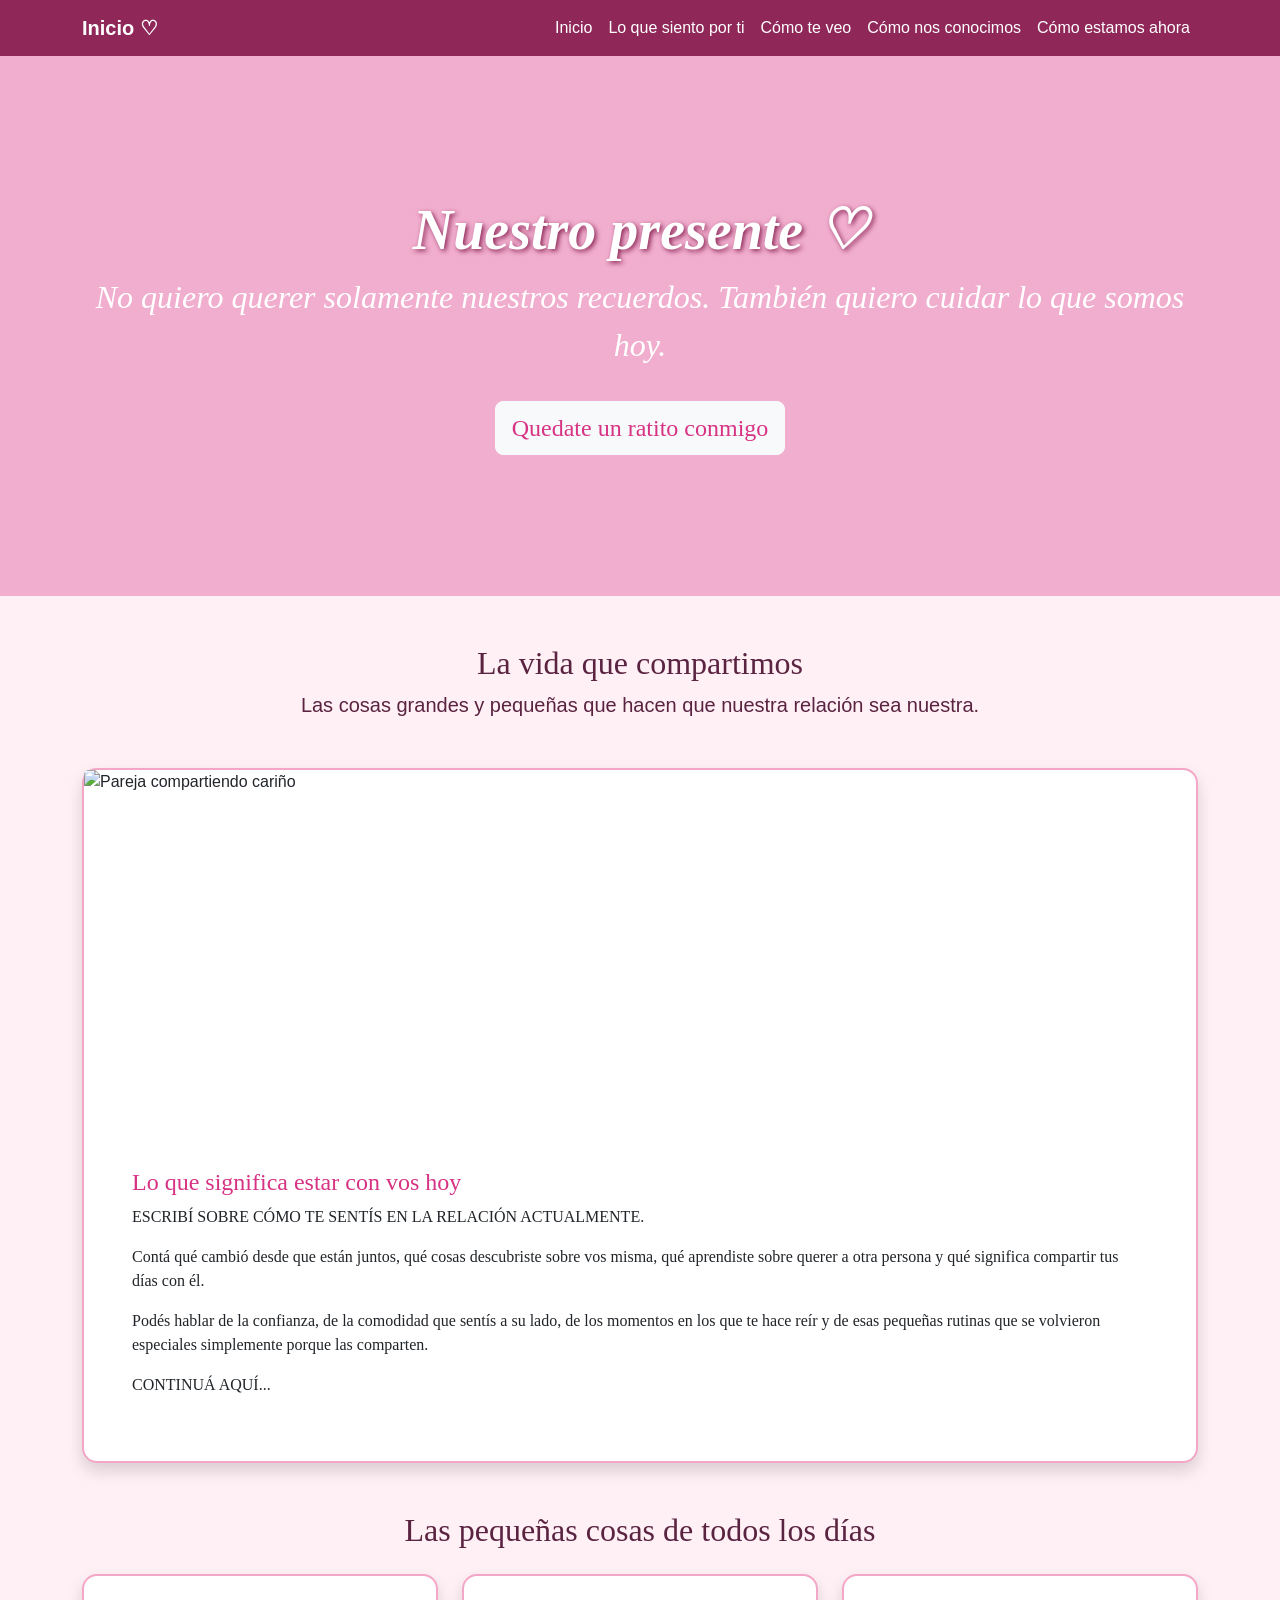
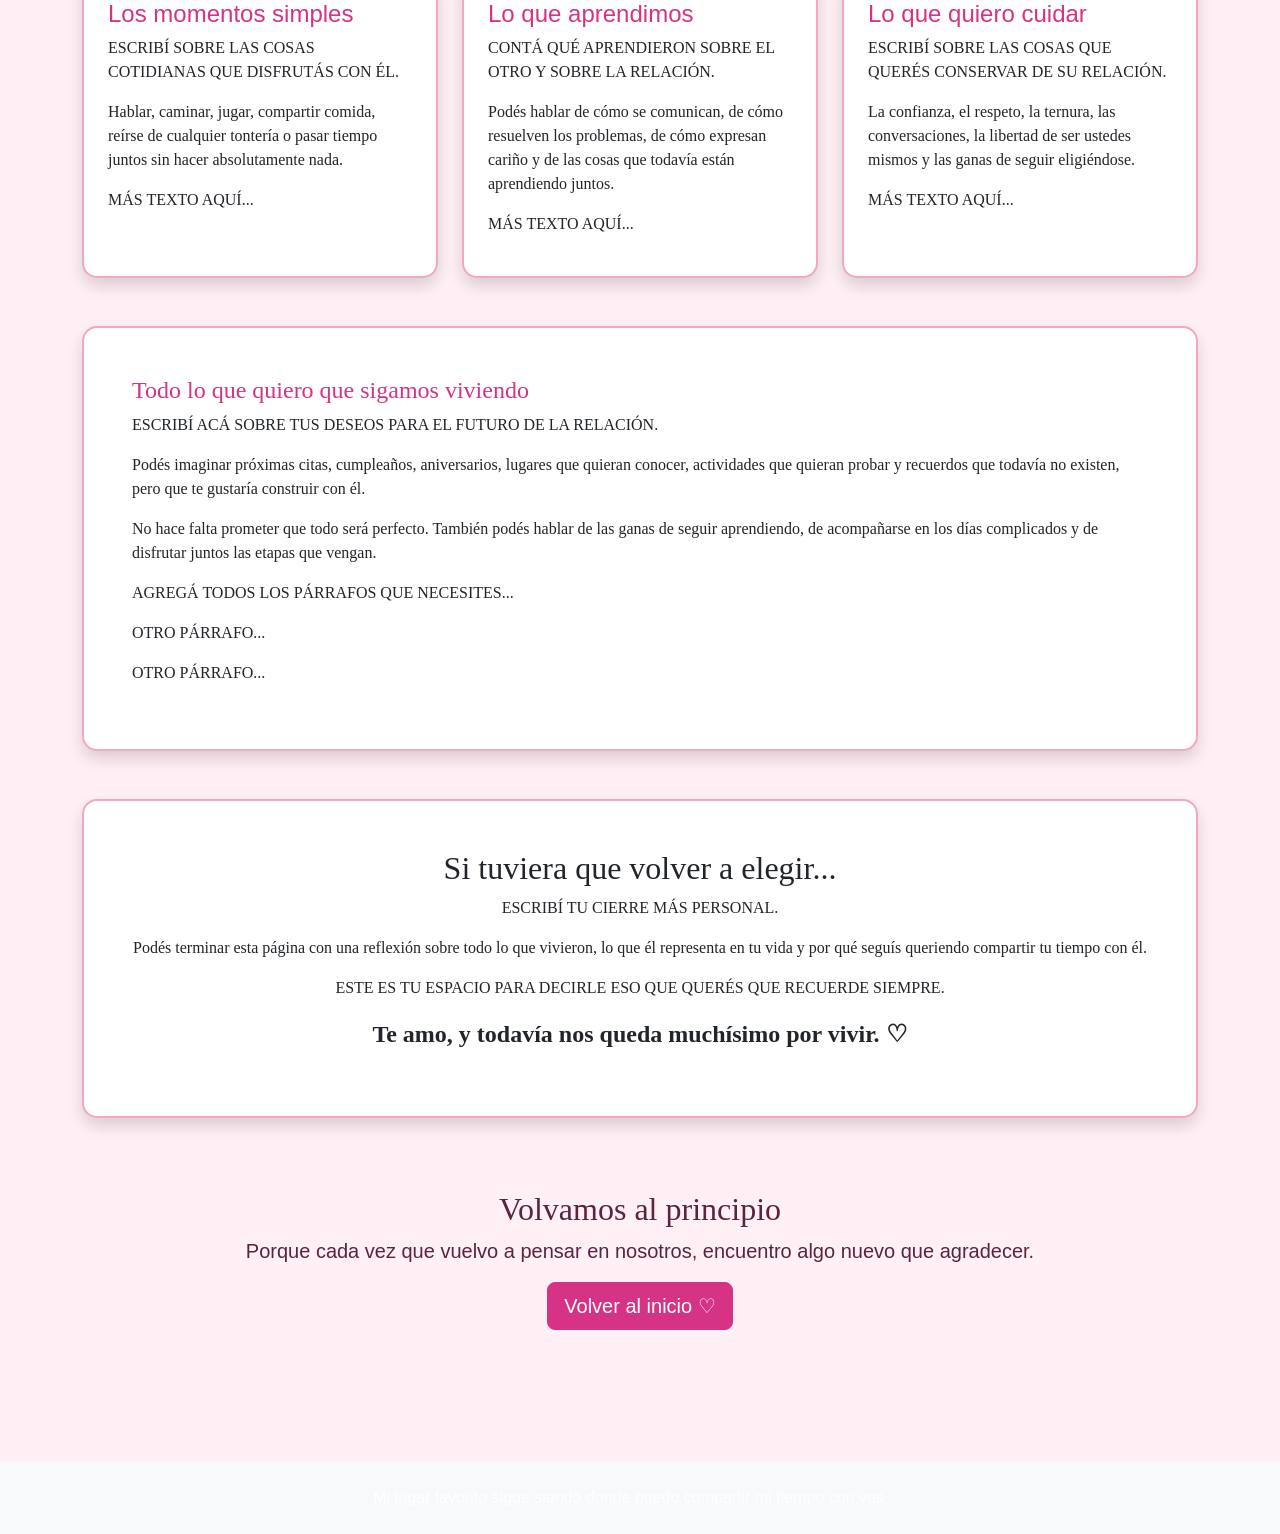
==== Nuevo/ejemplos.html @ bb8731b8 "Add files via upload" ====
<!DOCTYPE html>
<html lang="es">
<head>
    <meta charset="UTF-8">
    <meta name="viewport" content="width=device-width, initial-scale=1.0">
    <title>Cómo estamos ahora</title>

    <link href="https://cdn.jsdelivr.net/npm/bootstrap@5.3.3/dist/css/bootstrap.min.css" rel="stylesheet">
    <link rel="stylesheet" href="Estilo.css">
</head>
<body>

<nav class="navbar navbar-expand-lg navbar-dark">
    <div class="container">
        <a class="navbar-brand fw-bold" href="index.html">Inicio ♡</a>
        <button class="navbar-toggler" type="button" data-bs-toggle="collapse" data-bs-target="#menu">
            <span class="navbar-toggler-icon"></span>
        </button>

        <div class="collapse navbar-collapse" id="menu">
            <ul class="navbar-nav ms-auto">
                <li class="nav-item"><a class="nav-link" href="index.html">Inicio</a></li>
                <li class="nav-item"><a class="nav-link" href="conceptos.html">Lo que siento por ti</a></li>
                <li class="nav-item"><a class="nav-link" href="consultas.html">Cómo te veo</a></li>
                <li class="nav-item"><a class="nav-link" href="tablas.html">Cómo nos conocimos</a></li>
                <li class="nav-item"><a class="nav-link active" href="ejemplos.html">Cómo estamos ahora</a></li>
            </ul>
        </div>
    </div>
</nav>

<header class="hero text-center text-white">
    <div class="container">
        <h1 class="display-3 fw-bold">Nuestro presente ♡</h1>
        <p class="lead">No quiero querer solamente nuestros recuerdos. También quiero cuidar lo que somos hoy.</p>
        <a href="#presente" class="btn btn-light btn-lg mt-3">Quedate un ratito conmigo</a>
    </div>
</header>

<section class="container py-5" id="presente">

    <div class="text-center mb-5">
        <h2>La vida que compartimos</h2>
        <p class="lead">Las cosas grandes y pequeñas que hacen que nuestra relación sea nuestra.</p>
    </div>

    <div class="card shadow mb-5">
        <img src="https://images.unsplash.com/photo-1516589178581-6cd7833ae3b2?auto=format&fit=crop&w=1400&q=85"
             class="card-img-top" alt="Pareja compartiendo cariño"
             style="height:350px; object-fit:cover;">

        <div class="card-body p-4 p-md-5">
            <h3>Lo que significa estar con vos hoy</h3>
            <p>ESCRIBÍ SOBRE CÓMO TE SENTÍS EN LA RELACIÓN ACTUALMENTE.</p>
            <p>Contá qué cambió desde que están juntos, qué cosas descubriste sobre vos misma, qué aprendiste sobre querer a otra persona y qué significa compartir tus días con él.</p>
            <p>Podés hablar de la confianza, de la comodidad que sentís a su lado, de los momentos en los que te hace reír y de esas pequeñas rutinas que se volvieron especiales simplemente porque las comparten.</p>
            <p>CONTINUÁ AQUÍ...</p>
        </div>
    </div>

    <h2 class="text-center mb-4">Las pequeñas cosas de todos los días</h2>

    <div class="row g-4">

        <div class="col-md-4">
            <div class="card shadow h-100">
                <div class="card-body p-4">
                    <h4>Los momentos simples</h4>
                    <p>ESCRIBÍ SOBRE LAS COSAS COTIDIANAS QUE DISFRUTÁS CON ÉL.</p>
                    <p>Hablar, caminar, jugar, compartir comida, reírse de cualquier tontería o pasar tiempo juntos sin hacer absolutamente nada.</p>
                    <p>MÁS TEXTO AQUÍ...</p>
                </div>
            </div>
        </div>

        <div class="col-md-4">
            <div class="card shadow h-100">
                <div class="card-body p-4">
                    <h4>Lo que aprendimos</h4>
                    <p>CONTÁ QUÉ APRENDIERON SOBRE EL OTRO Y SOBRE LA RELACIÓN.</p>
                    <p>Podés hablar de cómo se comunican, de cómo resuelven los problemas, de cómo expresan cariño y de las cosas que todavía están aprendiendo juntos.</p>
                    <p>MÁS TEXTO AQUÍ...</p>
                </div>
            </div>
        </div>

        <div class="col-md-4">
            <div class="card shadow h-100">
                <div class="card-body p-4">
                    <h4>Lo que quiero cuidar</h4>
                    <p>ESCRIBÍ SOBRE LAS COSAS QUE QUERÉS CONSERVAR DE SU RELACIÓN.</p>
                    <p>La confianza, el respeto, la ternura, las conversaciones, la libertad de ser ustedes mismos y las ganas de seguir eligiéndose.</p>
                    <p>MÁS TEXTO AQUÍ...</p>
                </div>
            </div>
        </div>

    </div>

    <div class="card shadow my-5">
        <div class="card-body p-4 p-md-5">
            <h3>Todo lo que quiero que sigamos viviendo</h3>
            <p>ESCRIBÍ ACÁ SOBRE TUS DESEOS PARA EL FUTURO DE LA RELACIÓN.</p>
            <p>Podés imaginar próximas citas, cumpleaños, aniversarios, lugares que quieran conocer, actividades que quieran probar y recuerdos que todavía no existen, pero que te gustaría construir con él.</p>
            <p>No hace falta prometer que todo será perfecto. También podés hablar de las ganas de seguir aprendiendo, de acompañarse en los días complicados y de disfrutar juntos las etapas que vengan.</p>
            <p>AGREGÁ TODOS LOS PÁRRAFOS QUE NECESITES...</p>
            <p>OTRO PÁRRAFO...</p>
            <p>OTRO PÁRRAFO...</p>
        </div>
    </div>

    <div class="card shadow my-5">
        <div class="card-body p-4 p-md-5 text-center">
            <h2>Si tuviera que volver a elegir...</h2>
            <p class="lead">ESCRIBÍ TU CIERRE MÁS PERSONAL.</p>
            <p>Podés terminar esta página con una reflexión sobre todo lo que vivieron, lo que él representa en tu vida y por qué seguís queriendo compartir tu tiempo con él.</p>
            <p>ESTE ES TU ESPACIO PARA DECIRLE ESO QUE QUERÉS QUE RECUERDE SIEMPRE.</p>
            <p class="fs-4 fw-bold">Te amo, y todavía nos queda muchísimo por vivir. ♡</p>
        </div>
    </div>

    <div class="text-center py-4">
        <h2>Volvamos al principio</h2>
        <p class="lead">Porque cada vez que vuelvo a pensar en nosotros, encuentro algo nuevo que agradecer.</p>
        <a href="index.html" class="btn btn-primary btn-lg">Volver al inicio ♡</a>
    </div>

</section>

<footer class="bg-light text-center p-4">
    <p class="mb-0">Mi lugar favorito sigue siendo donde puedo compartir mi tiempo con vos. ♡</p>
</footer>

<script src="https://cdn.jsdelivr.net/npm/bootstrap@5.3.3/dist/js/bootstrap.bundle.min.js"></script>
</body>
</html>
---- Nuevo/Estilo.css ----
body {
    background-color: #fff0f6;
    font-family: Arial, sans-serif;
    color: #5a2340;
}

.navbar {
    background-color: #8f2859;
}

.navbar-brand {
    color: white;
}

.nav-link {
    color: white;
}

.nav-link:hover,
.nav-link.active {
    color: #ffd6e8;
}

h2 {
    font-family: 'Georgia';
}

.hero {
    background-image: linear-gradient(
        rgba(214, 51, 132, 0.35),
        rgba(214, 51, 132, 0.35)
    ), url("https://www.koppert.com.ar/content/_processed_/9/2/csm_Lily_8f94f745e1.jpg");

    background-size: cover;
    background-position: center;
    background-repeat: no-repeat;

    padding: 120px 20px;
    min-height: 540px;

    display: flex;
    align-items: center;
    justify-content: center;
}

.hero h1 {
    text-shadow: 2px 2px 5px #8a2454;
}

.hero h1 {
  font-family: 'Brush Script MT';
  font-style: italic;
  font-weight: 900;
  font-size: 3.5rem;
}

.hero p {
  font-family: 'Brush Script MT';
  font-style: italic;
  font-weight: 150;
  font-size: 2.0rem;
}

.hero a {
  font-family: 'Times New Roman';
  font-weight: 100;
  font-size: 1.5rem;
}

.col-md-4 p {
  font-family: 'Times New Roman';
  font-weight: 26;
  font-size: 1.0rem;
}

.col-md-4 h5 {
  font-family: 'Georgia';
  font-weight: 26;
  font-size: 1.5rem;
}

.col-md-6 p {
  font-family: 'Times New Roman';
  font-weight: 26;
  font-size: 1.0rem;
}

.col-md-6 h4 {
  font-family: 'Georgia';
  font-weight: 26;
  font-size: 1.5rem;
}

.card-body p {
  font-family: 'Times New Roman';
  font-weight: 26;
  font-size: 1.0rem;
}

.card-body h3 {
  font-family: 'Georgia';
  font-weight: 26;
  font-size: 1.5rem;
}

.badge-mb-3 {
 background-color: #8f2859;
}

.btn-primary {
    background-color: #d63384;
    border-color: #d63384;
}

.btn-primary:hover {
    background-color: #b5256b;
    border-color: #b5256b;
}

.btn-success {
    background-color: #e64980;
    border-color: #e64980;
}

.btn-success:hover {
    background-color: #c93669;
    border-color: #c93669;
}

.btn-light {
    color: #d63384;
}

.card {
    background-color: #ffffff;
    border: 2px solid #f3a6c5;
    border-radius: 15px;
    transition: 0.3s;
}

.card:hover {
    transform: translateY(-8px);
    box-shadow: 0 8px 20px rgba(214, 51, 132, 0.25);
}

.card-title,
.card h3,
.card h4,
.card h5 {
    color: #d63384;
}

.info-box {
    background-color: #ffffff;
    border-left: 6px solid #d63384;
    padding: 30px;
    border-radius: 15px;
    box-shadow: 0 4px 15px rgba(214, 51, 132, 0.15);
    height: 100%;
}

.info-box h3 {
    color: #d63384;
}

.table {
    background-color: white;
}

.table-dark {
    background-color: #d63384;
}

.table-striped > tbody > tr:nth-of-type(odd) > * {
    background-color: #fff0f6;
}

.table-hover > tbody > tr:hover > * {
    background-color: #ffd6e8;
}

pre {
    background-color: #3d1f2e;
    color: #ff9fca;
    padding: 20px;
    border-radius: 10px;
    overflow-x: auto;
}

code {
    color: #ff9fca;
    font-family: Consolas, monospace;
}

.form-control,
.form-select {
    border: 2px solid #f3a6c5;
}

.form-control:focus,
.form-select:focus {
    border-color: #d63384;
    box-shadow: 0 0 0 0.2rem rgba(214, 51, 132, 0.2);
}

.alert-info {
    background-color: #ffe0ed;
    border-color: #f3a6c5;
    color: #7a2850;
}

.badge.bg-primary {
    background-color: #d63384;
}

.badge.bg-success {
    background-color: #e64980;
}

footer {
    background-color: #8f2859;
    margin-top: 60px;
}

footer p {
    color: white;
}

.entidad {
    border-color: #d63384;
    background-color: #fff0f6;
}

.entidad h4 {
    background-color: #d63384;
}

.relacion {
    background-color: #ffe0ed;
    border-color: #e64980;
}

.linea {
    background-color: #d63384;
}

.explicacion {
    border-left-color: #d63384;
    background-color: white;
}

.explicacion h4 {
    color: #d63384;
}
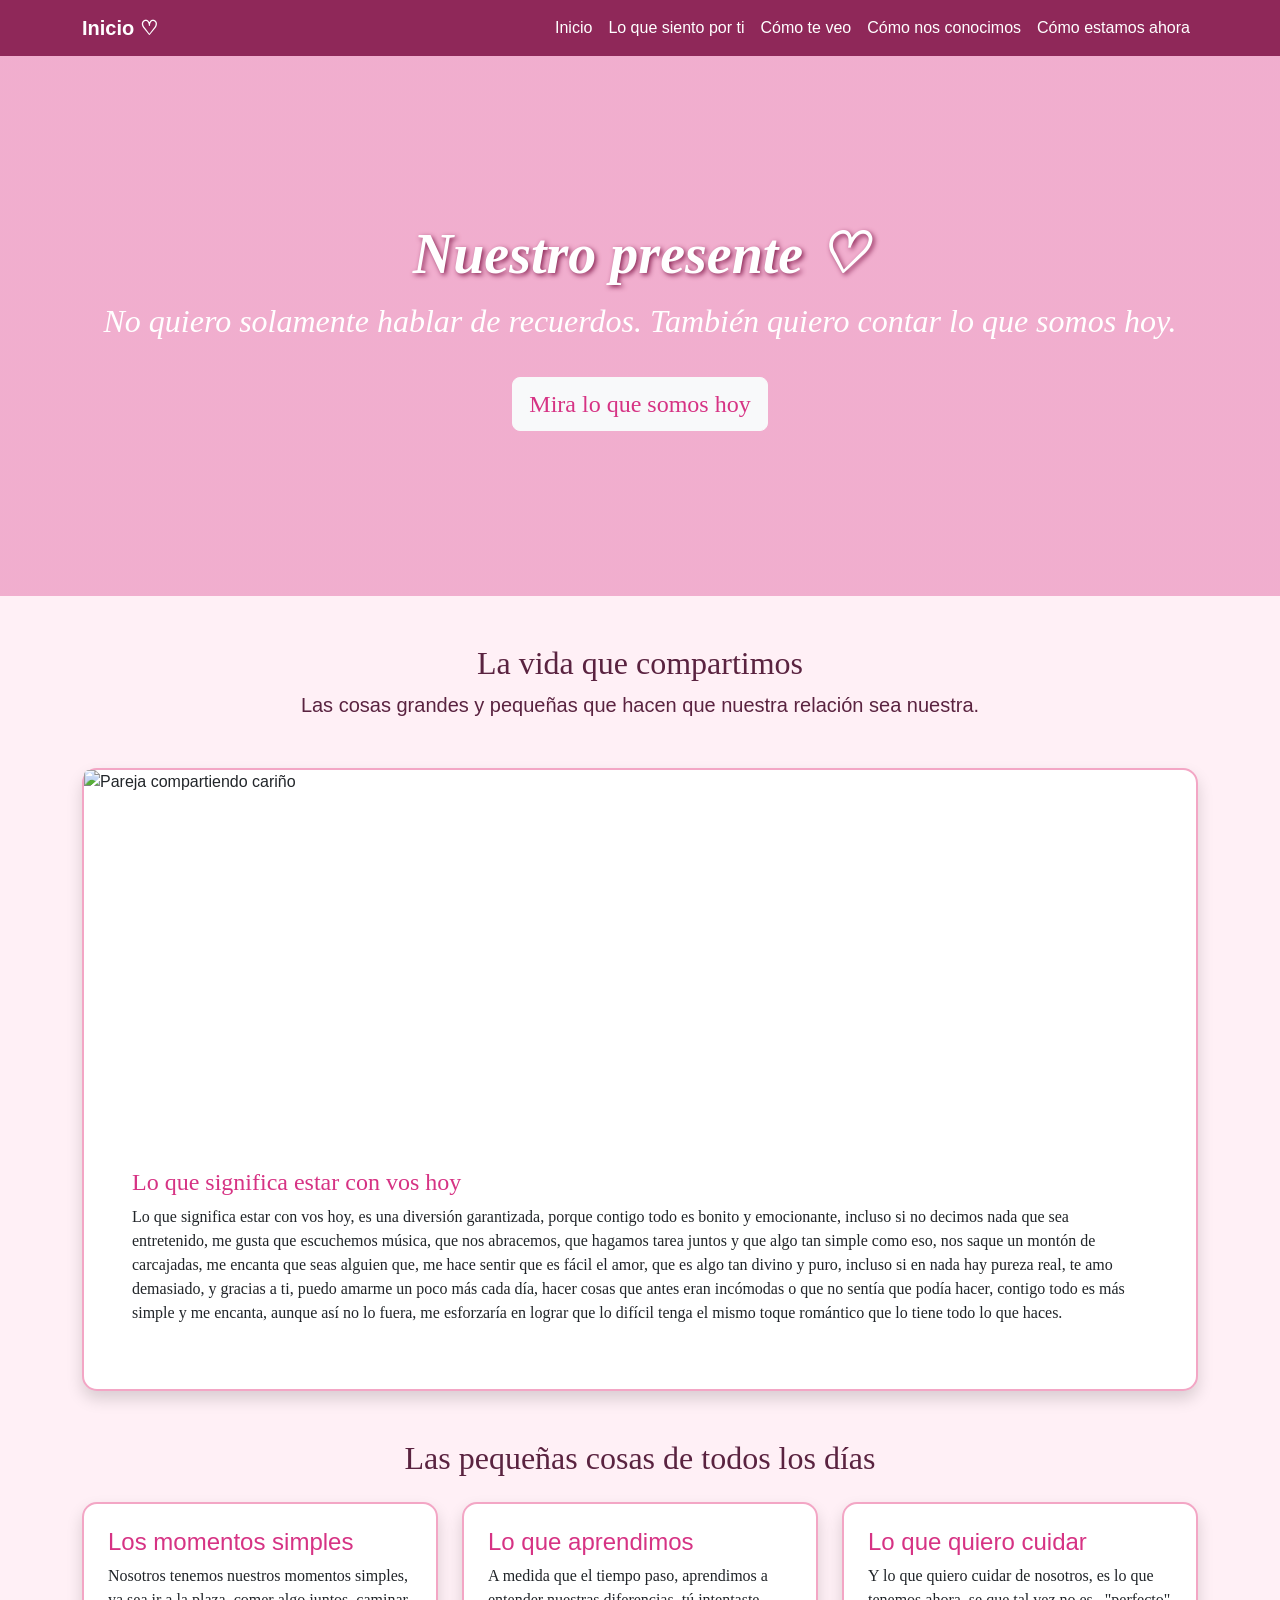
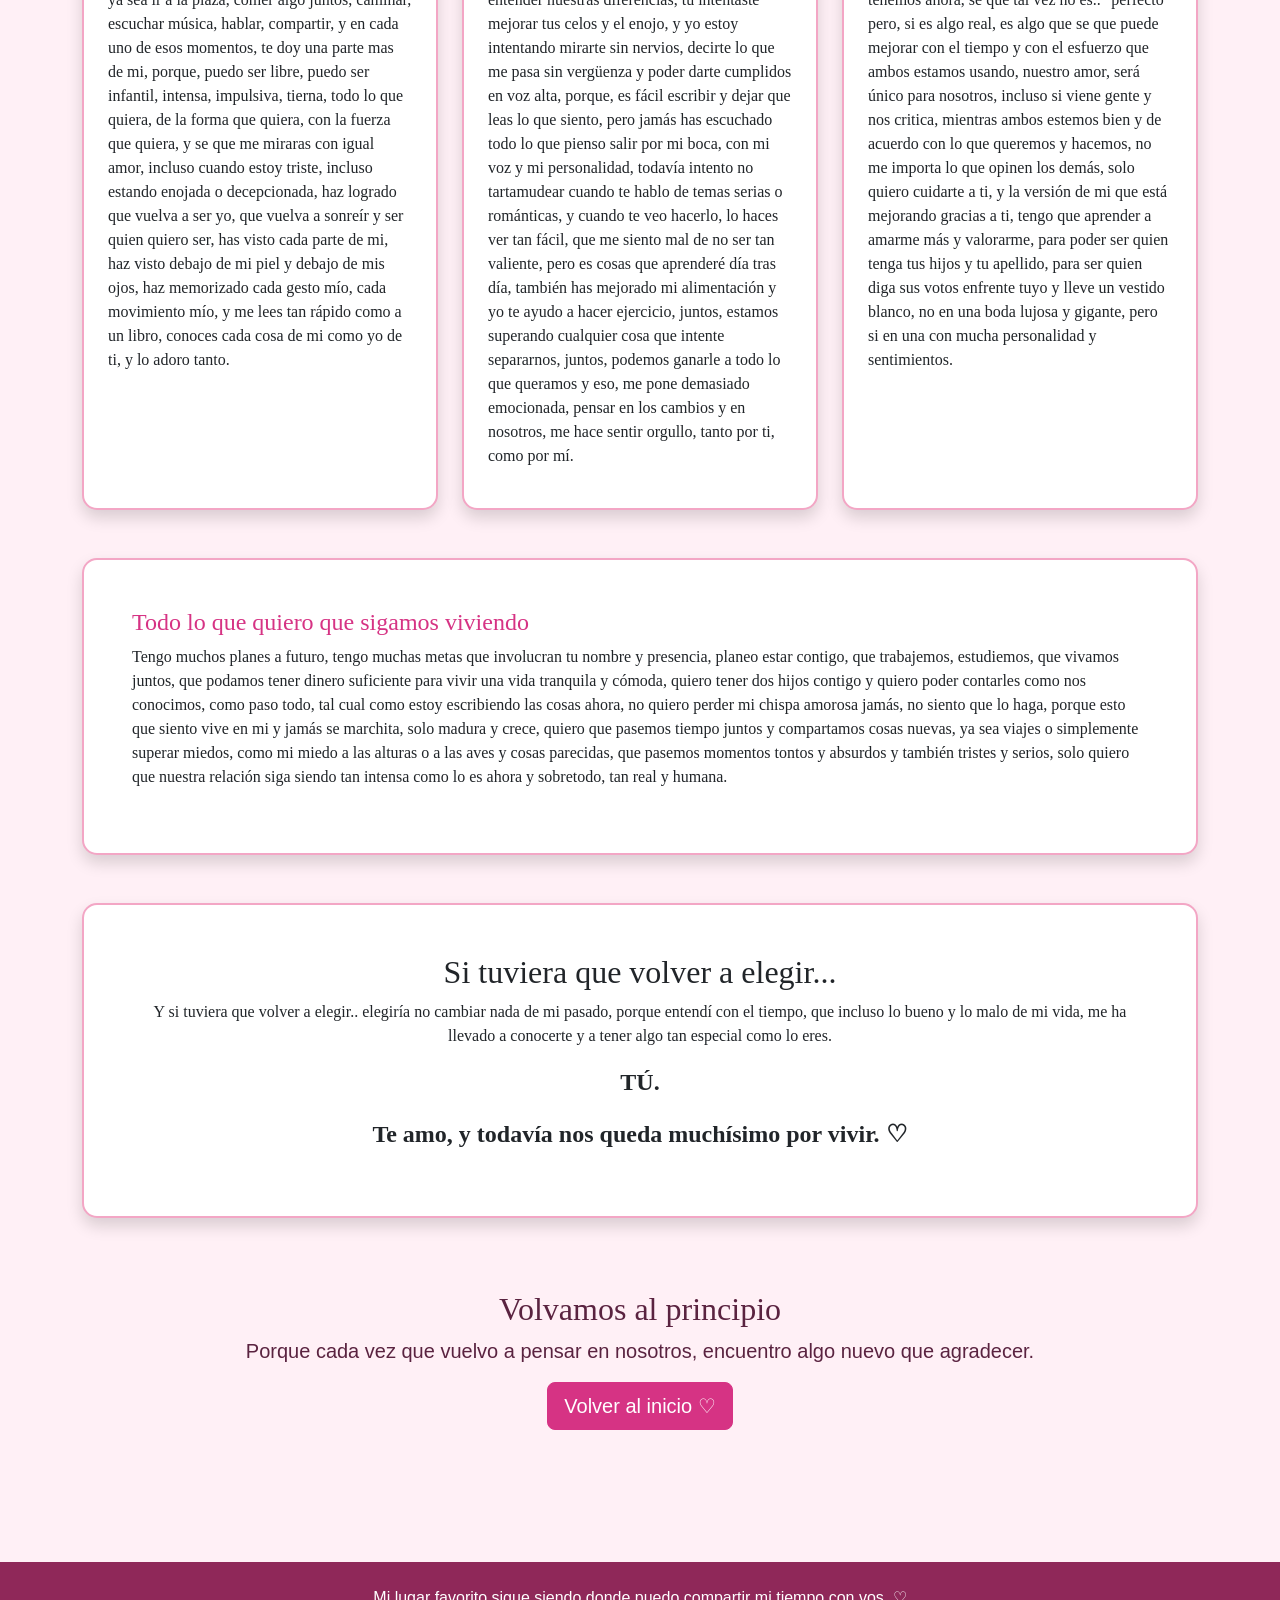
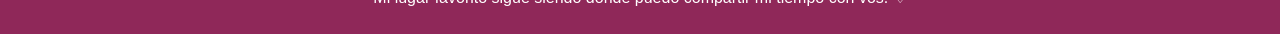
==== commit a80bd3ed: "Add files via upload" ====
--- a/Nuevo/ejemplos.html
+++ b/Nuevo/ejemplos.html
@@ -32,8 +32,8 @@
 <header class="hero text-center text-white">
     <div class="container">
         <h1 class="display-3 fw-bold">Nuestro presente ♡</h1>
-        <p class="lead">No quiero querer solamente nuestros recuerdos. También quiero cuidar lo que somos hoy.</p>
-        <a href="#presente" class="btn btn-light btn-lg mt-3">Quedate un ratito conmigo</a>
+        <p class="lead">No quiero solamente hablar de recuerdos. También quiero contar lo que somos hoy.</p>
+        <a href="#presente" class="btn btn-light btn-lg mt-3">Mira lo que somos hoy</a>
     </div>
 </header>
 
@@ -45,16 +45,13 @@
     </div>
 
     <div class="card shadow mb-5">
-        <img src="https://images.unsplash.com/photo-1516589178581-6cd7833ae3b2?auto=format&fit=crop&w=1400&q=85"
+        <img src="https://encrypted-tbn0.gstatic.com/images?q=tbn:ANd9GcSUGmYT6KZpicIEfdYmHAoL38ct_TCtuMt0RSTQaqlNlw&s"
              class="card-img-top" alt="Pareja compartiendo cariño"
              style="height:350px; object-fit:cover;">
 
         <div class="card-body p-4 p-md-5">
             <h3>Lo que significa estar con vos hoy</h3>
-            <p>ESCRIBÍ SOBRE CÓMO TE SENTÍS EN LA RELACIÓN ACTUALMENTE.</p>
-            <p>Contá qué cambió desde que están juntos, qué cosas descubriste sobre vos misma, qué aprendiste sobre querer a otra persona y qué significa compartir tus días con él.</p>
-            <p>Podés hablar de la confianza, de la comodidad que sentís a su lado, de los momentos en los que te hace reír y de esas pequeñas rutinas que se volvieron especiales simplemente porque las comparten.</p>
-            <p>CONTINUÁ AQUÍ...</p>
+            <p>Lo que significa estar con vos hoy, es una diversión garantizada, porque contigo todo es bonito y emocionante, incluso si no decimos nada que sea entretenido, me gusta que escuchemos música, que nos abracemos, que hagamos tarea juntos y que algo tan simple como eso, nos saque un montón de carcajadas, me encanta que seas alguien que, me hace sentir que es fácil el amor, que es algo tan divino y puro, incluso si en nada hay pureza real, te amo demasiado, y gracias a ti, puedo amarme un poco más cada día, hacer cosas que antes eran incómodas o que no sentía que podía hacer, contigo todo es más simple y me encanta, aunque así no lo fuera, me esforzaría en lograr que lo difícil tenga el mismo toque romántico que lo tiene todo lo que haces.</p>
         </div>
     </div>
 
@@ -66,9 +63,7 @@
             <div class="card shadow h-100">
                 <div class="card-body p-4">
                     <h4>Los momentos simples</h4>
-                    <p>ESCRIBÍ SOBRE LAS COSAS COTIDIANAS QUE DISFRUTÁS CON ÉL.</p>
-                    <p>Hablar, caminar, jugar, compartir comida, reírse de cualquier tontería o pasar tiempo juntos sin hacer absolutamente nada.</p>
-                    <p>MÁS TEXTO AQUÍ...</p>
+                    <p>Nosotros tenemos nuestros momentos simples, ya sea ir a la plaza, comer algo juntos, caminar, escuchar música, hablar, compartir, y en cada uno de esos momentos, te doy una parte mas de mi, porque, puedo ser libre, puedo ser infantil, intensa, impulsiva, tierna, todo lo que quiera, de la forma que quiera, con la fuerza que quiera, y se que me miraras con igual amor, incluso cuando estoy triste, incluso estando enojada o decepcionada, haz logrado que vuelva a ser yo, que vuelva a sonreír y ser quien quiero ser, has visto cada parte de mi, haz visto debajo de mi piel y debajo de mis ojos, haz memorizado cada gesto mío, cada movimiento mío, y me lees tan rápido como a un libro, conoces cada cosa de mi como yo de ti, y lo adoro tanto.</p>
                 </div>
             </div>
         </div>
@@ -77,9 +72,7 @@
             <div class="card shadow h-100">
                 <div class="card-body p-4">
                     <h4>Lo que aprendimos</h4>
-                    <p>CONTÁ QUÉ APRENDIERON SOBRE EL OTRO Y SOBRE LA RELACIÓN.</p>
-                    <p>Podés hablar de cómo se comunican, de cómo resuelven los problemas, de cómo expresan cariño y de las cosas que todavía están aprendiendo juntos.</p>
-                    <p>MÁS TEXTO AQUÍ...</p>
+                    <p>A medida que el tiempo paso, aprendimos a entender nuestras diferencias, tú intentaste mejorar tus celos y el enojo, y yo estoy intentando mirarte sin nervios, decirte lo que me pasa sin vergüenza y poder darte cumplidos en voz alta, porque, es fácil escribir y dejar que leas lo que siento, pero jamás has escuchado todo lo que pienso salir por mi boca, con mi voz y mi personalidad, todavía intento no tartamudear cuando te hablo de temas serias o románticas, y cuando te veo hacerlo, lo haces ver tan fácil, que me siento mal de no ser tan valiente, pero es cosas que aprenderé día tras día, también has mejorado mi alimentación y yo te ayudo a hacer ejercicio, juntos, estamos superando cualquier cosa que intente separarnos, juntos, podemos ganarle a todo lo que queramos y eso, me pone demasiado emocionada, pensar en los cambios y en nosotros, me hace sentir orgullo, tanto por ti, como por mí.</p>
                 </div>
             </div>
         </div>
@@ -88,9 +81,7 @@
             <div class="card shadow h-100">
                 <div class="card-body p-4">
                     <h4>Lo que quiero cuidar</h4>
-                    <p>ESCRIBÍ SOBRE LAS COSAS QUE QUERÉS CONSERVAR DE SU RELACIÓN.</p>
-                    <p>La confianza, el respeto, la ternura, las conversaciones, la libertad de ser ustedes mismos y las ganas de seguir eligiéndose.</p>
-                    <p>MÁS TEXTO AQUÍ...</p>
+                    <p>Y lo que quiero cuidar de nosotros, es lo que tenemos ahora, se que tal vez no es.. "perfecto" pero, si es algo real, es algo que se que puede mejorar con el tiempo y con el esfuerzo que ambos estamos usando, nuestro amor, será único para nosotros, incluso si viene gente y nos critica, mientras ambos estemos bien y de acuerdo con lo que queremos y hacemos, no me importa lo que opinen los demás, solo quiero cuidarte a ti, y la versión de mi que está mejorando gracias a ti, tengo que aprender a amarme más y valorarme, para poder ser quien tenga tus hijos y tu apellido, para ser quien diga sus votos enfrente tuyo y lleve un vestido blanco, no en una boda lujosa y gigante, pero si en una con mucha personalidad y sentimientos.</p>
                 </div>
             </div>
         </div>
@@ -100,21 +91,15 @@
     <div class="card shadow my-5">
         <div class="card-body p-4 p-md-5">
             <h3>Todo lo que quiero que sigamos viviendo</h3>
-            <p>ESCRIBÍ ACÁ SOBRE TUS DESEOS PARA EL FUTURO DE LA RELACIÓN.</p>
-            <p>Podés imaginar próximas citas, cumpleaños, aniversarios, lugares que quieran conocer, actividades que quieran probar y recuerdos que todavía no existen, pero que te gustaría construir con él.</p>
-            <p>No hace falta prometer que todo será perfecto. También podés hablar de las ganas de seguir aprendiendo, de acompañarse en los días complicados y de disfrutar juntos las etapas que vengan.</p>
-            <p>AGREGÁ TODOS LOS PÁRRAFOS QUE NECESITES...</p>
-            <p>OTRO PÁRRAFO...</p>
-            <p>OTRO PÁRRAFO...</p>
+            <p>Tengo muchos planes a futuro, tengo muchas metas que involucran tu nombre y presencia, planeo estar contigo, que trabajemos, estudiemos, que vivamos juntos, que podamos tener dinero suficiente para vivir una vida tranquila y cómoda, quiero tener dos hijos contigo y quiero poder contarles como nos conocimos, como paso todo, tal cual como estoy escribiendo las cosas ahora, no quiero perder mi chispa amorosa jamás, no siento que lo haga, porque esto que siento vive en mi y jamás se marchita, solo madura y crece, quiero que pasemos tiempo juntos y compartamos cosas nuevas, ya sea viajes o simplemente superar miedos, como mi miedo a las alturas o a las aves y cosas parecidas, que pasemos momentos tontos y absurdos y también tristes y serios, solo quiero que nuestra relación siga siendo tan intensa como lo es ahora y sobretodo, tan real y humana.</p>
         </div>
     </div>
 
     <div class="card shadow my-5">
         <div class="card-body p-4 p-md-5 text-center">
             <h2>Si tuviera que volver a elegir...</h2>
-            <p class="lead">ESCRIBÍ TU CIERRE MÁS PERSONAL.</p>
-            <p>Podés terminar esta página con una reflexión sobre todo lo que vivieron, lo que él representa en tu vida y por qué seguís queriendo compartir tu tiempo con él.</p>
-            <p>ESTE ES TU ESPACIO PARA DECIRLE ESO QUE QUERÉS QUE RECUERDE SIEMPRE.</p>
+            <p class="lead">Y si tuviera que volver a elegir.. elegiría no cambiar nada de mi pasado, porque entendí con el tiempo, que incluso lo bueno y lo malo de mi vida, me ha llevado a conocerte y a tener algo tan especial como lo eres.</p>
+                        <p class="fs-4 fw-bold">TÚ.</p>
             <p class="fs-4 fw-bold">Te amo, y todavía nos queda muchísimo por vivir. ♡</p>
         </div>
     </div>
@@ -127,10 +112,10 @@
 
 </section>
 
-<footer class="bg-light text-center p-4">
+<footer class="text-center p-4">
     <p class="mb-0">Mi lugar favorito sigue siendo donde puedo compartir mi tiempo con vos. ♡</p>
 </footer>
 
 <script src="https://cdn.jsdelivr.net/npm/bootstrap@5.3.3/dist/js/bootstrap.bundle.min.js"></script>
 </body>
-</html>
+</html>
--- a/Nuevo/Estilo.css
+++ b/Nuevo/Estilo.css
@@ -104,7 +104,7 @@
 }
 
 .badge-mb-3 {
- background-color: #8f2859;
+ background-color: #b92d73;
 }
 
 .btn-primary {
